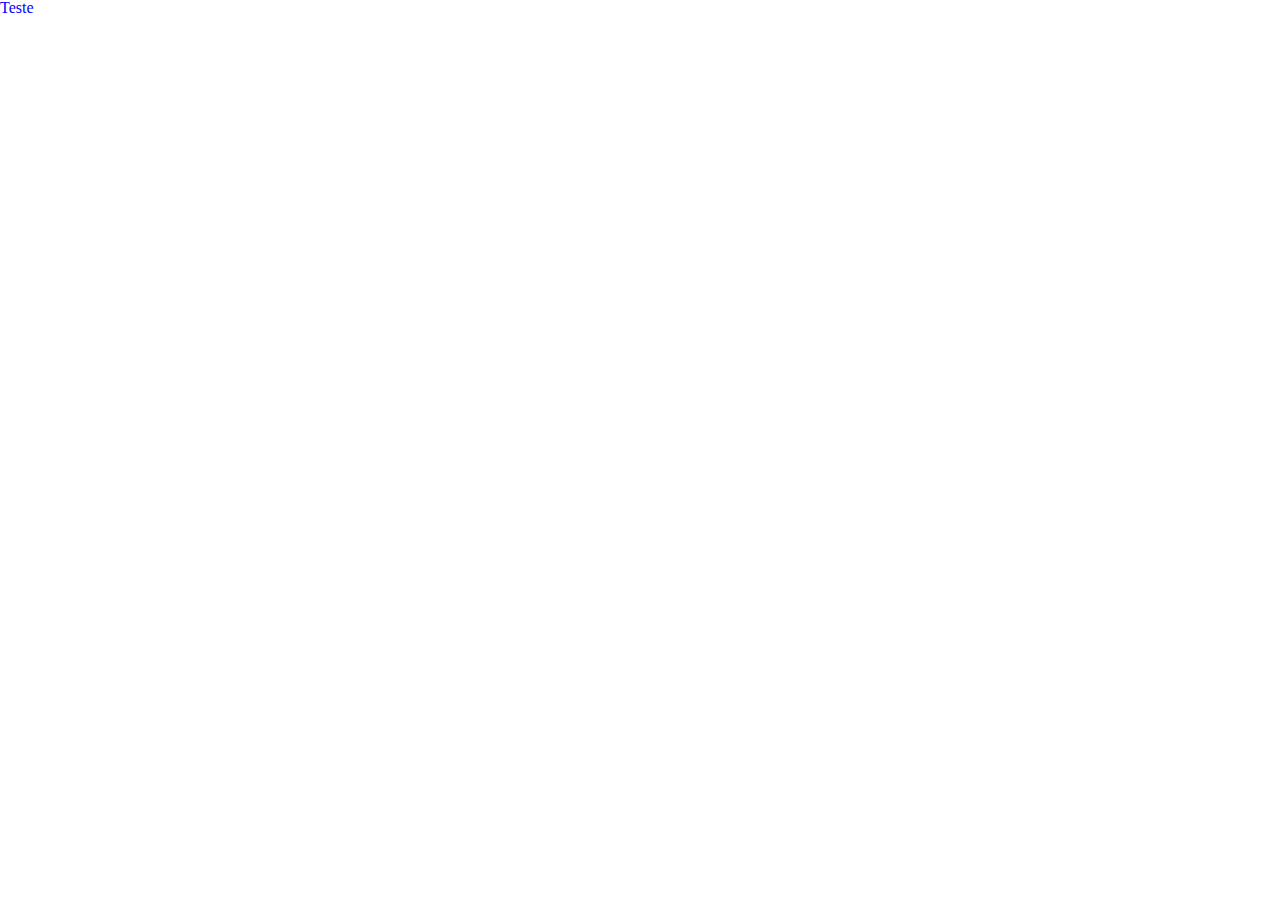
==== css-com-sass/le-scone/index.html @ dcc32f31 "conclusão aula 1 projeto le scone" ====
<!DOCTYPE html>
<html lang="en">
<head>
    <meta charset="UTF-8">
    <meta name="viewport" content="width=device-width, initial-scale=1.0">
    <title>Le Scone</title>
    <link rel="stylesheet" type="text/css" href="css/style.css">
</head>
<body>
    <p>Teste</p>
</body>
</html>
---- css-com-sass/le-scone/css/style.css ----
/* http://meyerweb.com/eric/tools/css/reset/ 
   v2.0 | 20110126
   License: none (public domain)
*/
html, body, div, span, applet, object, iframe,
h1, h2, h3, h4, h5, h6, p, blockquote, pre,
a, abbr, acronym, address, big, cite, code,
del, dfn, em, img, ins, kbd, q, s, samp,
small, strike, strong, sub, sup, tt, var,
b, u, i, center,
dl, dt, dd, ol, ul, li,
fieldset, form, label, legend,
table, caption, tbody, tfoot, thead, tr, th, td,
article, aside, canvas, details, embed,
figure, figcaption, footer, header, hgroup,
menu, nav, output, ruby, section, summary,
time, mark, audio, video {
  margin: 0;
  padding: 0;
  border: 0;
  font-size: 100%;
  font: inherit;
  vertical-align: baseline;
}

/* HTML5 display-role reset for older browsers */
article, aside, details, figcaption, figure,
footer, header, hgroup, menu, nav, section {
  display: block;
}

body {
  line-height: 1;
}

ol, ul {
  list-style: none;
}

blockquote, q {
  quotes: none;
}

blockquote:before, blockquote:after,
q:before, q:after {
  content: "";
  content: none;
}

table {
  border-collapse: collapse;
  border-spacing: 0;
}

p {
  color: blue;
}

/*# sourceMappingURL=style.css.map */
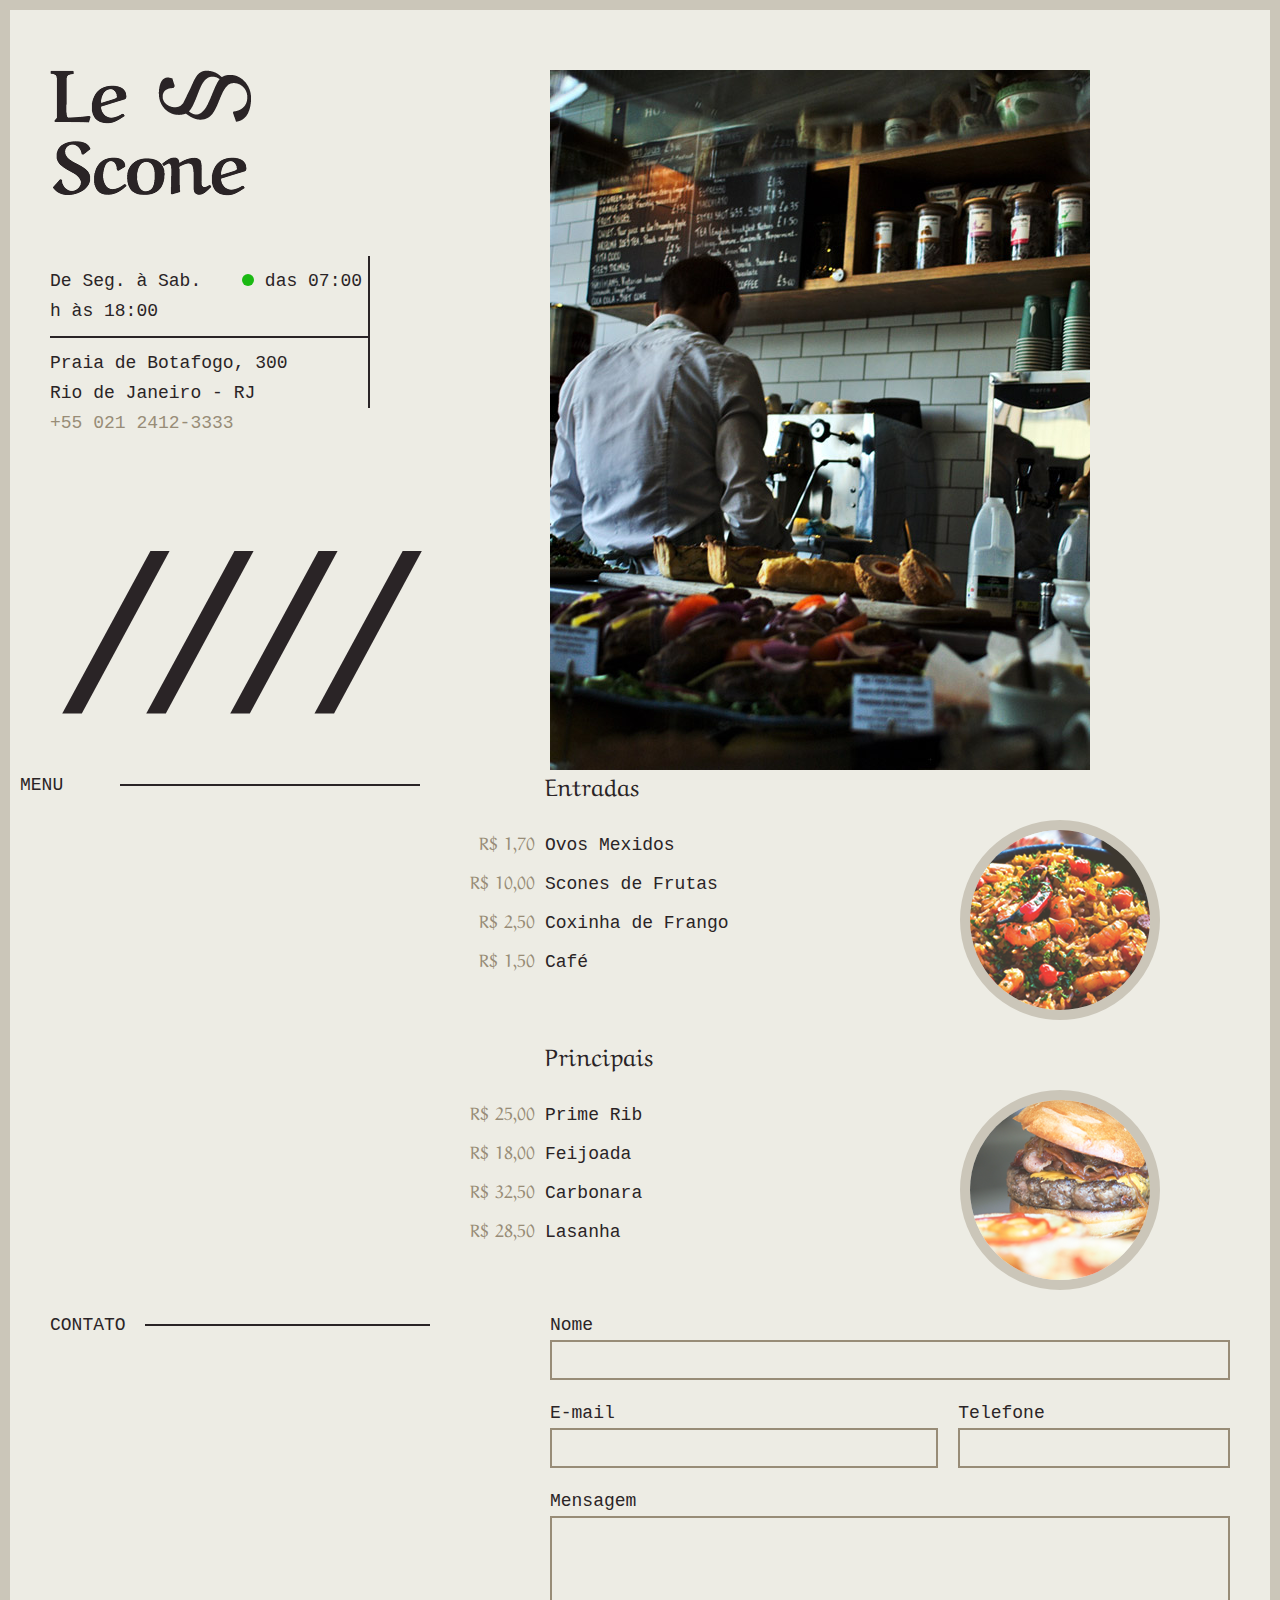
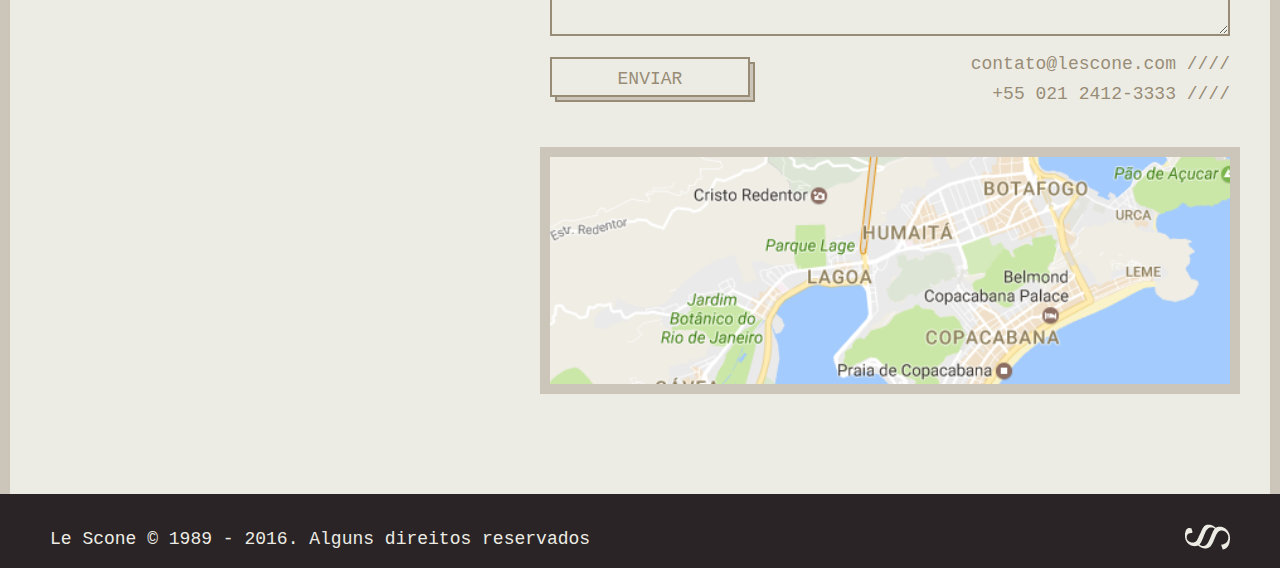
==== commit f8bffd91: "Terminando projeto Le Scone" ====
--- a/css-com-sass/le-scone/index.html
+++ b/css-com-sass/le-scone/index.html
@@ -1,12 +1,95 @@
 <!DOCTYPE html>
 <html lang="en">
+
 <head>
-    <meta charset="UTF-8">
-    <meta name="viewport" content="width=device-width, initial-scale=1.0">
     <title>Le Scone</title>
+    <meta name="description" content="Le Scone - Restaurante">
+    <meta name="viewport" content="width=device-width, initial-scale=1">
+    <link href="https://fonts.googleapis.com/css?family=Aref+Ruqaa|PT+Mono" rel="stylesheet">
     <link rel="stylesheet" type="text/css" href="css/style.css">
 </head>
+
 <body>
-    <p>Teste</p>
+    <main class="container intro">
+        <div class="grid-5">
+            <img class="logo" src="img/lescone.png" alt="Le Scone" />
+            <div class="intro-info">
+                <p>De Seg. à Sab. <span class="aberto"></span>
+                    das 07:00 h às 18:00
+                </p>
+                <p>Praia de Botafogo, 300 <br> Rio de Janeiro - RJ</p>
+            </div>
+            <p class="intro-telefone">+55 021 2412-3333</p>
+        </div>
+        <div class="grid-7">
+            <img src="img/foto.jpg" src="Le Scone Foto" />
+        </div>
+    </main>
+
+    <section>
+        <h1 class="grid-4 titulo">Menu</h1>
+        <div class="grid-7 offset-1">
+            <div class="menu-item">
+                <img src="img/prato-1.png" alt="Foto Prato 1">
+                <h2>Entradas</h2>
+                <ul>
+                    <li> <span>R$ 1,70</span>Ovos Mexidos</li>
+                    <li> <span>R$ 10,00</span>Scones de Frutas</li>
+                    <li> <span>R$ 2,50</span>Coxinha de Frango</li>
+                    <li> <span>R$ 1,50</span>Café</li>
+                </ul>
+            </div>
+            <div class="menu-item">
+                <img src="img/prato-2.png" alt="Foto Prato 2">
+                <h2>Principais</h2>
+                <ul>
+                    <li> <span>R$ 25,00</span>Prime Rib</li>
+                    <li> <span>R$ 18,00</span>Feijoada</li>
+                    <li> <span>R$ 32,50</span>Carbonara</li>
+                    <li> <span>R$ 28,50</span>Lasanha</li>
+                </ul>
+            </div>
+        </div>
+    </section>
+
+    <section class="container contato">
+        <h1 class="grid-4 titulo">Contato</h1>
+        <div class="grid-7 offset-1">
+            <form>
+                <label>Nome</label>
+                <input type="text">
+                <div class="row">
+                    <div class="grid-7">
+                        <label>E-mail</label>
+                        <input type="text">
+                    </div>
+                    <div class="grid-5">
+                        <label>Telefone</label>
+                        <input type="text">
+                    </div>
+                </div>
+                <label>Mensagem</label>
+                <textarea></textarea>
+                <input class="button" type="button" value="Enviar">
+            </form>
+            <div class="contato-info">
+                <p>contato@lescone.com ////</p>
+                <p>+55 021 2412-3333 ////</p>
+            </div>
+            <a href="#" class="contato-mapa">
+                <img src="img/map.png" alt="Como chegar em Le Scone">
+            </a>
+        </div>
+    </section>
+
+    <footer>
+        <div class="container">
+            <p class="grid-9">Le Scone © 1989 - 2016. Alguns direitos reservados</p>
+            <a class="grid-3" href="https://www.origamid.com" target="_blank">
+                <img src="img/lescone-icone.png" alt="Le Scone Icone" />
+            </a>
+        </div>
+    </footer>
 </body>
+
 </html>--- a/css-com-sass/le-scone/css/style.css
+++ b/css-com-sass/le-scone/css/style.css
@@ -1,59 +1 @@
-/* http://meyerweb.com/eric/tools/css/reset/ 
-   v2.0 | 20110126
-   License: none (public domain)
-*/
-html, body, div, span, applet, object, iframe,
-h1, h2, h3, h4, h5, h6, p, blockquote, pre,
-a, abbr, acronym, address, big, cite, code,
-del, dfn, em, img, ins, kbd, q, s, samp,
-small, strike, strong, sub, sup, tt, var,
-b, u, i, center,
-dl, dt, dd, ol, ul, li,
-fieldset, form, label, legend,
-table, caption, tbody, tfoot, thead, tr, th, td,
-article, aside, canvas, details, embed,
-figure, figcaption, footer, header, hgroup,
-menu, nav, output, ruby, section, summary,
-time, mark, audio, video {
-  margin: 0;
-  padding: 0;
-  border: 0;
-  font-size: 100%;
-  font: inherit;
-  vertical-align: baseline;
-}
-
-/* HTML5 display-role reset for older browsers */
-article, aside, details, figcaption, figure,
-footer, header, hgroup, menu, nav, section {
-  display: block;
-}
-
-body {
-  line-height: 1;
-}
-
-ol, ul {
-  list-style: none;
-}
-
-blockquote, q {
-  quotes: none;
-}
-
-blockquote:before, blockquote:after,
-q:before, q:after {
-  content: "";
-  content: none;
-}
-
-table {
-  border-collapse: collapse;
-  border-spacing: 0;
-}
-
-p {
-  color: blue;
-}
-
-/*# sourceMappingURL=style.css.map */
+html,body,div,span,applet,object,iframe,h1,h2,h3,h4,h5,h6,p,blockquote,pre,a,abbr,acronym,address,big,cite,code,del,dfn,em,img,ins,kbd,q,s,samp,small,strike,strong,sub,sup,tt,var,b,u,i,center,dl,dt,dd,ol,ul,li,fieldset,form,label,legend,table,caption,tbody,tfoot,thead,tr,th,td,article,aside,canvas,details,embed,figure,figcaption,footer,header,hgroup,menu,nav,output,ruby,section,summary,time,mark,audio,video{margin:0;padding:0;border:0;font-size:100%;font:inherit;vertical-align:baseline}article,aside,details,figcaption,figure,footer,header,hgroup,menu,nav,section{display:block}body{line-height:1}ol,ul{list-style:none}blockquote,q{quotes:none}blockquote:before,blockquote:after,q:before,q:after{content:'';content:none}table{border-collapse:collapse;border-spacing:0}*,*::after,*::before{box-sizing:border-box}.grid-1{width:calc(8.33333% - 20px)}.grid-2{width:calc(16.66667% - 20px)}.grid-3{width:calc(25% - 20px)}.grid-4{width:calc(33.33333% - 20px)}.grid-5{width:calc(41.66667% - 20px)}.grid-6{width:calc(50% - 20px)}.grid-7{width:calc(58.33333% - 20px)}.grid-8{width:calc(66.66667% - 20px)}.grid-9{width:calc(75% - 20px)}.grid-10{width:calc(83.33333% - 20px)}.grid-11{width:calc(91.66667% - 20px)}.grid-12{width:calc(100% - 20px)}[class^="grid-"]{float:left;min-height:1px;margin-left:10px;margin-right:10px}@media screen and (max-width: 759px){[class^="grid-"]{width:100%;float:none;margin-left:0px;margin-right:0px}}.offset-1{margin-left:calc(8.33333% + 10px)}.offset-2{margin-left:calc(16.66667% + 10px)}.offset-3{margin-left:calc(25% + 10px)}.offset-4{margin-left:calc(33.33333% + 10px)}.offset-5{margin-left:calc(41.66667% + 10px)}.offset-6{margin-left:calc(50% + 10px)}.offset-7{margin-left:calc(58.33333% + 10px)}.offset-8{margin-left:calc(66.66667% + 10px)}.offset-9{margin-left:calc(75% + 10px)}.offset-10{margin-left:calc(83.33333% + 10px)}.offset-11{margin-left:calc(91.66667% + 10px)}.offset-12{margin-left:calc(100% + 10px)}@media screen and (max-width: 759px){.offset-1,.offset-2,.offset-3,.offset-4,.offset-5,.offset-6,.offset-7,.offset-8,.offset-9,.offset-10,.offset-11,.offset-12{margin-left:0px}}.container{max-width:1200px;margin:0px auto;position:relative}@media screen and (min-width: 760px) and (max-width: 1199px){.container{max-width:760px}}@media screen and (max-width: 759px){.container{max-width:480px;padding-left:10px;padding-right:10px}}.container::after,.container::before{content:'';display:table;clear:both}.row{position:relative;margin-left:-10px;margin-right:-10px}@media screen and (max-width: 759px){.row{margin-left:0px;margin-right:0px}}.row::after,.row::before{content:'';display:table;clear:both}body{background:#edece4;border:10px solid #cbc6b9;color:#2a2426}@media screen and (max-width: 759px){body{border:none}}img{display:block;max-width:100%}p{font-family:"PT Mono",monospace;font-size:1.125em;line-height:1.66667em}.titulo{font-family:"PT Mono",monospace;font-size:1.125em;line-height:1.66667em;text-transform:uppercase}@media screen and (max-width: 759px){.titulo{margin-bottom:40px}}.titulo::after{content:'';display:block;width:75%;float:right;height:2px;background:#2a2426;margin-top:14px}@media screen and (min-width: 760px) and (max-width: 1199px){.titulo::after{width:60%}}.intro{margin-top:60px}@media screen and (max-width: 759px){.intro{margin-top:20px}}.logo{margin-bottom:60px}.intro-info{border-right:2px solid #2a2426;max-width:320px}.intro-info p{padding-top:10px}.intro-info p:first-child{border-bottom:2px solid #2a2426;padding-bottom:10px}.intro-telefone{color:#988c77}@media screen and (max-width: 759px){.intro-telefone{margin-bottom:40px}}.intro-telefone::after{content:'/ / / /';display:block;margin-top:200px;font-size:220px;letter-spacing:-90px;color:#2a2426}@media screen and (min-width: 760px) and (max-width: 1199px){.intro-telefone::after{margin-top:80px;font-size:160px;letter-spacing:-70px}}@media screen and (max-width: 759px){.intro-telefone::after{display:none}}.aberto{display:inline-block;width:12px;height:12px;background:#1ab912;border-radius:50%;margin-left:30px}.intro-foto{border:10px solid #cbc6b9;width:100%}.menu{margin-top:120px;margin-bottom:120px}@media screen and (max-width: 759px){.menu{margin-top:60px;margin-bottom:60px}}.menu-item{margin-bottom:60px}.menu-item h2{font-family:"Aref Ruqaa",serif;font-size:1.5em;line-height:1.25em;margin-bottom:1em}.menu-item li{font-family:"PT Mono",monospace;font-size:1.125em;line-height:1.66667em;line-height:1.94444em}.menu-item li span{font-family:"Aref Ruqaa",serif;color:#988c77;display:inline-block;width:70px;margin-right:10px;text-align:right;margin-left:-80px}@media screen and (max-width: 759px){.menu-item li span{margin-left:0px;width:auto}}.menu-item img{border-radius:50%;border:10px solid #cbc6b9;position:absolute;right:0px;margin-top:50px}@media screen and (min-width: 1200px){.menu-item img{right:120px}}@media screen and (max-width: 759px){.menu-item img{width:120px;margin-top:0px}}.contato{margin-top:120px;margin-bottom:120px}@media screen and (max-width: 759px){.contato{margin-top:60px;margin-bottom:60px}}.contato form label{font-family:"PT Mono",monospace;font-size:1.125em;line-height:1.66667em;display:block}.contato form input[type="text"],.contato form textarea{font-family:"PT Mono",monospace;font-size:1.125em;line-height:1.66667em;color:#2a2426;width:100%;padding:0 5px;height:40px;border:2px solid #988c77;background:transparent;margin-bottom:1em}.contato form input[type="text"]:hover,.contato form input[type="text"]:focus,.contato form textarea:hover,.contato form textarea:focus{outline:none;border-color:#cbc6b9}.contato form textarea{height:120px}input.button{font-family:"PT Mono",monospace;font-size:1.125em;line-height:1.66667em;cursor:pointer;color:#988c77;text-transform:uppercase;border:2px solid #988c77;background:transparent;display:block;width:200px;padding-top:5px;-webkit-box-shadow:5px 5px 0 -2px #cbc6b9,5px 5px 0 0 #988c77;-moz-box-shadow:5px 5px 0 -2px #cbc6b9,5px 5px 0 0 #988c77;box-shadow:5px 5px 0 -2px #cbc6b9,5px 5px 0 0 #988c77;transition:.3s}input.button:hover{-webkit-box-shadow:3px 3px 0 -2px #cbc6b9,3px 3px 0 0 #988c77;-moz-box-shadow:3px 3px 0 -2px #cbc6b9,3px 3px 0 0 #988c77;box-shadow:3px 3px 0 -2px #cbc6b9,3px 3px 0 0 #988c77}.contato-info{display:inline-block;color:#988c77;margin-top:2em;margin-bottom:3em}@media screen and (min-width: 1200px){.contato-info{float:right;text-align:right;margin-top:-3em}}.contato-mapa{display:block;-webkit-box-shadow:0 0 0 10px #cbc6b9;-moz-box-shadow:0 0 0 10px #cbc6b9;box-shadow:0 0 0 10px #cbc6b9;clear:both}.contato-mapa img{width:100%}footer{padding:20px 0;background:#2a2426;-webkit-box-shadow:0 0 0 10px #2a2426;-moz-box-shadow:0 0 0 10px #2a2426;box-shadow:0 0 0 10px #2a2426}footer p{color:#edece4}@media screen and (max-width: 759px){footer p{text-align:center}}footer a img{float:right}@media screen and (max-width: 759px){footer a img{float:none;margin:20px auto}}
